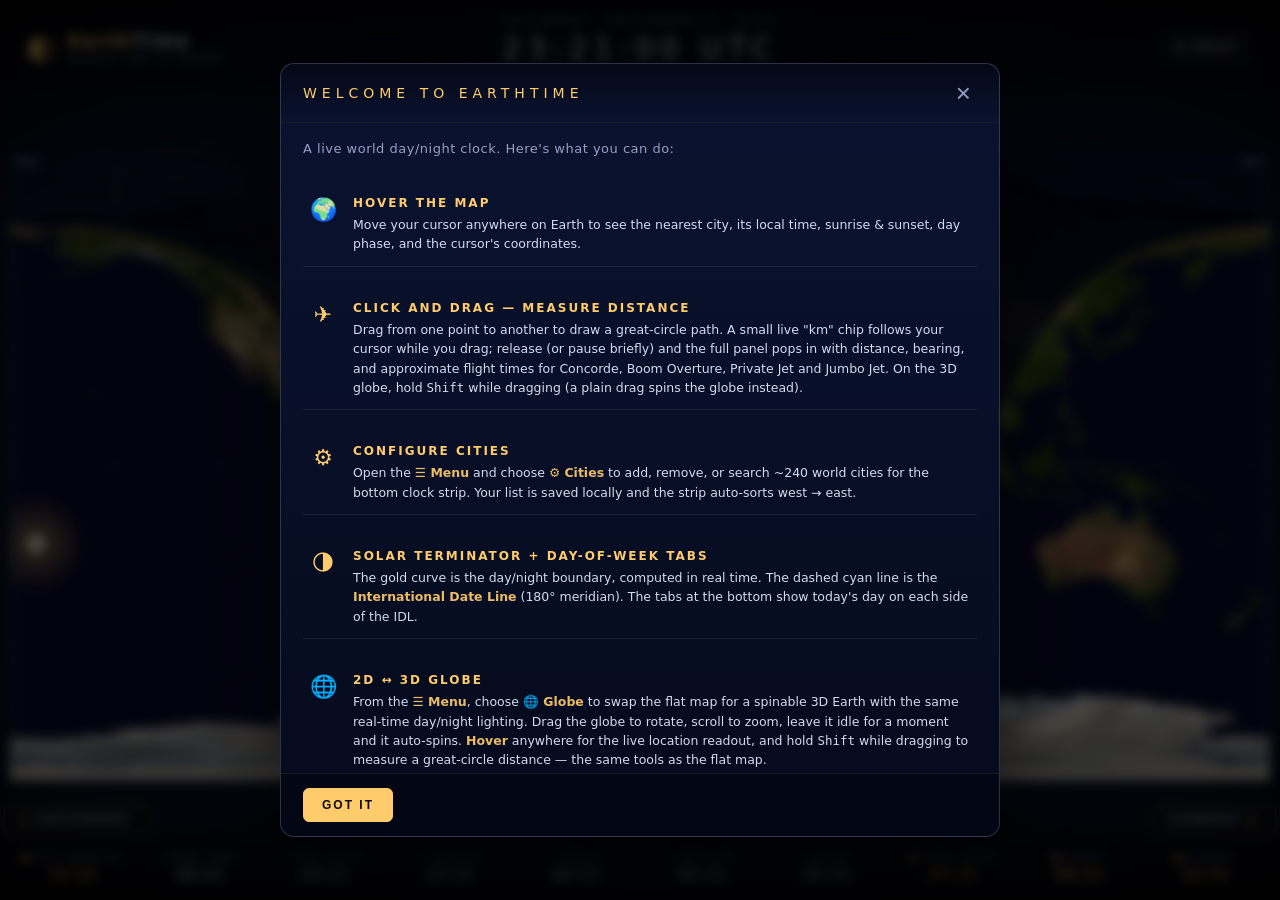
==== app/index.html @ 0286d6f6 "Add a live web demo of the EarthTime app at /app/ (for review)" ====
<!DOCTYPE html>
<html lang="en">
<head>
  <meta charset="UTF-8" />
  <meta name="viewport" content="width=device-width, initial-scale=1" />
  <title>EarthTime — World Day &amp; Night</title>
  <link rel="stylesheet" href="earthtime.css" />
  <script src="theme-init.js"></script>
</head>
<body>
  <div id="app">
    <header>
      <div class="brand">
        <div class="logo">◐</div>
        <div class="brand-text">
          <div class="title"><span class="accent">Earth</span>Time</div>
          <div class="subtitle">World Day &amp; Night</div>
        </div>
      </div>
      <div class="date-display">
        <div class="date" id="dateDisplay">—</div>
        <div class="utc-time" id="utcTime">—</div>
        <div class="sun-info" id="sunInfo">Subsolar point: —</div>
      </div>
      <div class="actions">
        <button id="menuBtn" class="menu-btn" title="Menu" aria-haspopup="true" aria-expanded="false">☰ Menu</button>
        <div class="menu" id="appMenu" role="menu" hidden>
          <button class="menu-item" id="viewToggleBtn" role="menuitem" title="Switch between flat map and 3D globe">🌐 Globe</button>
          <button class="menu-item" id="mapStyleBtn" role="menuitem" title="Switch the day-map style: Classic dark oceans ↔ Blue Marble">🗺 Map: Classic</button>
          <button class="menu-item" id="themeBtn" role="menuitem" title="Switch between dark and light theme">🌗 Theme: Dark</button>
          <button class="menu-item" id="addPinBtn" role="menuitem" title="Drop a family or friend's pin — or just click the map/globe">📍 Add family/friend pin</button>
          <button class="menu-item" id="settingsBtn" role="menuitem" title="Configure cities">⚙ Cities</button>
          <button class="menu-item" id="fullscreenBtn" role="menuitem" title="Toggle fullscreen">⛶ Fullscreen</button>
          <button class="menu-item" id="helpBtn" role="menuitem" title="Show help / tutorial">? Help</button>
        </div>
      </div>
    </header>

    <main>
      <div class="map-wrap">
        <canvas id="mapCanvas"></canvas>
        <canvas id="overlayCanvas"></canvas>
        <canvas id="globeCanvas" hidden></canvas>
        <div class="day-tabs" id="dayTabs"></div>
        <div class="loading" id="loading"><div class="loading-globe"><span class="g-ring"></span><span class="g-eq"></span><span class="g-mer m1"></span><span class="g-mer m2"></span><span class="g-mer m3"></span></div><span class="loading-label">Loading Earth…</span></div>
        <div class="map-tooltip" id="mapTooltip" hidden></div>
      </div>
    </main>

    <footer>
      <div class="cities" id="cities"></div>
    </footer>
  </div>

  <!-- Family-member pins (positioned over the map by JS) -->
  <div class="pin-layer" id="pinLayer"></div>

  <!-- Pin-placement mode: full-screen catcher + hint banner -->
  <div class="pin-placer" id="pinPlacer" hidden>
    <div class="pin-placer-hint">
      <span>📍 Click the map to drop a family/friend pin · <kbd>Esc</kbd> to cancel</span>
      <button id="pinPlacerCancel">Cancel</button>
    </div>
  </div>

  <!-- Name-the-pin modal -->
  <div class="modal-backdrop" id="pinNameBackdrop" hidden>
    <div class="modal pin-modal" role="dialog" aria-modal="true" aria-labelledby="pinNameTitle">
      <header class="modal-head">
        <h2 id="pinNameTitle">Add family/friend pin</h2>
        <button class="modal-close" id="pinNameClose" aria-label="Close">×</button>
      </header>
      <div class="modal-body">
        <p class="pin-loc" id="pinNameLoc">—</p>
        <input type="text" id="pinNameInput" placeholder="Name (e.g. Mom, or a friend)" maxlength="40" autocomplete="off" />
      </div>
      <footer class="modal-foot">
        <button class="ghost" id="pinNameCancel">Cancel</button>
        <button class="primary" id="pinNameAdd">Drop pin</button>
      </footer>
    </div>
  </div>

  <!-- Settings modal -->
  <div class="modal-backdrop" id="modalBackdrop" hidden>
    <div class="modal" role="dialog" aria-modal="true" aria-labelledby="modalTitle">
      <header class="modal-head">
        <h2 id="modalTitle">Configure Cities</h2>
        <button class="modal-close" id="modalClose" aria-label="Close">×</button>
      </header>

      <div class="modal-body">
        <section class="panel">
          <h3>Your cities <span class="hint">(displayed left → right by longitude)</span></h3>
          <ul class="city-list" id="userCityList"></ul>
        </section>

        <section class="panel">
          <h3>Add from database</h3>
          <input type="search" id="citySearch" placeholder="Search 250+ cities by name or country…" autocomplete="off" />
          <ul class="search-results" id="searchResults"></ul>
        </section>

        <section class="panel">
          <h3>Add a custom city</h3>
          <div class="custom-row">
            <input type="text" id="customName" placeholder="Name (e.g. My Cabin)" />
            <input type="text" id="customTz" placeholder="IANA TZ (e.g. America/Denver)" />
            <input type="number" id="customLat" placeholder="Lat" step="0.01" min="-90" max="90" />
            <input type="number" id="customLon" placeholder="Lon" step="0.01" min="-180" max="180" />
            <button id="customAddBtn">Add</button>
          </div>
          <div class="hint">
            Use an IANA timezone like <code>Europe/Paris</code> or <code>America/Los_Angeles</code>.
            See <a href="https://en.wikipedia.org/wiki/List_of_tz_database_time_zones" target="_blank" rel="noopener">the list</a>.
          </div>
        </section>
      </div>

      <footer class="modal-foot">
        <button class="ghost" id="resetCitiesBtn">Reset to defaults</button>
        <button class="primary" id="doneBtn">Done</button>
      </footer>
    </div>
  </div>

  <!-- First-run / on-demand help tutorial -->
  <div class="modal-backdrop" id="helpBackdrop" hidden>
    <div class="modal help-modal" role="dialog" aria-modal="true" aria-labelledby="helpTitle">
      <header class="modal-head">
        <h2 id="helpTitle">Welcome to EarthTime</h2>
        <button class="modal-close" id="helpClose" aria-label="Close">×</button>
      </header>

      <div class="modal-body">
        <p class="help-intro">A live world day/night clock. Here's what you can do:</p>

        <section class="help-item">
          <div class="help-icon">🌍</div>
          <div class="help-text">
            <h4>Hover the map</h4>
            <p>Move your cursor anywhere on Earth to see the nearest city, its local time, sunrise &amp; sunset, day phase, and the cursor's coordinates.</p>
          </div>
        </section>

        <section class="help-item">
          <div class="help-icon">✈</div>
          <div class="help-text">
            <h4>Click and drag — measure distance</h4>
            <p>Drag from one point to another to draw a great-circle path. A small live "km" chip follows your cursor while you drag; release (or pause briefly) and the full panel pops in with distance, bearing, and approximate flight times for Concorde, Boom Overture, Private Jet and Jumbo Jet. On the 3D globe, hold <kbd>Shift</kbd> while dragging (a plain drag spins the globe instead).</p>
          </div>
        </section>

        <section class="help-item">
          <div class="help-icon">⚙</div>
          <div class="help-text">
            <h4>Configure cities</h4>
            <p>Open the <strong>☰ Menu</strong> and choose <strong>⚙ Cities</strong> to add, remove, or search ~240 world cities for the bottom clock strip. Your list is saved locally and the strip auto-sorts west → east.</p>
          </div>
        </section>

        <section class="help-item">
          <div class="help-icon">🌗</div>
          <div class="help-text">
            <h4>Solar terminator + day-of-week tabs</h4>
            <p>The gold curve is the day/night boundary, computed in real time. The dashed cyan line is the <strong>International Date Line</strong> (180° meridian). The tabs at the bottom show today's day on each side of the IDL.</p>
          </div>
        </section>

        <section class="help-item">
          <div class="help-icon">🌐</div>
          <div class="help-text">
            <h4>2D ↔ 3D Globe</h4>
            <p>From the <strong>☰ Menu</strong>, choose <strong>🌐 Globe</strong> to swap the flat map for a spinable 3D Earth with the same real-time day/night lighting. Drag the globe to rotate, scroll to zoom, leave it idle for a moment and it auto-spins. <strong>Hover</strong> anywhere for the live location readout, and hold <kbd>Shift</kbd> while dragging to measure a great-circle distance — the same tools as the flat map.</p>
          </div>
        </section>

        <section class="help-item">
          <div class="help-icon">📍</div>
          <div class="help-text">
            <h4>Family &amp; friend pins</h4>
            <p><strong>Just click</strong> anywhere on the flat map or the globe to drop a pin (or use <strong>☰ Menu → 📍 Add family/friend pin</strong>). Give it a name and it shows a live <strong>hours:minutes</strong> clock for that location. Pins stay put on both the map and the globe; drag a pin's dot to move it, or hover and click its <strong>×</strong> to remove it.</p>
          </div>
        </section>

        <section class="help-item">
          <div class="help-icon">☰</div>
          <div class="help-text">
            <h4>Menu</h4>
            <p>The <strong>☰ Menu</strong> in the top-right corner holds everything: switch between Globe and Flat, add family/friend pins, configure cities, go fullscreen, and re-open this help.</p>
          </div>
        </section>

        <section class="help-item">
          <div class="help-icon">⛶</div>
          <div class="help-text">
            <h4>Fullscreen</h4>
            <p>From the <strong>☰ Menu</strong>, choose <strong>⛶ Fullscreen</strong> for the full immersive view. Press <kbd>Esc</kbd> to exit.</p>
          </div>
        </section>

        <p class="help-tip">Tip: press <kbd>Esc</kbd> or click anywhere on the map to clear a distance measurement. You can re-open this help anytime via the <strong>? Help</strong> button in the header.</p>
      </div>

      <footer class="modal-foot">
        <button class="primary" id="helpDoneBtn">Got it</button>
      </footer>
    </div>
  </div>

  <script src="cities-db.js"></script>
  <script src="lib/globe.js"></script>
  <script src="earthtime.js"></script>
</body>
</html>
---- app/earthtime.css ----
:root {
  --bg-deep: #02030a;
  --bg-mid: #061029;
  --fg: #e6ecff;
  --muted: #93a0c5;
  --accent: #ffcb6b;
  --accent-glow: rgba(255, 203, 107, 0.35);
  --line: rgba(255, 255, 255, 0.08);
  --line-strong: rgba(255, 255, 255, 0.16);
}

* { box-sizing: border-box; margin: 0; padding: 0; }

html, body {
  height: 100%;
  width: 100%;
  overflow: hidden;
  background: radial-gradient(ellipse at center, #0a1530 0%, #02030a 100%);
  color: var(--fg);
  font-family: 'SF Pro Display', -apple-system, BlinkMacSystemFont, 'Segoe UI', system-ui, sans-serif;
  -webkit-font-smoothing: antialiased;
}

#app {
  height: 100%;
  display: grid;
  grid-template-rows: auto 1fr auto;
}

/* ---------- Header ---------- */
header {
  display: grid;
  grid-template-columns: 1fr auto 1fr;
  align-items: center;
  padding: 14px 28px;
  border-bottom: 1px solid var(--line);
  background: linear-gradient(180deg, rgba(0, 0, 0, 0.55), rgba(0, 0, 0, 0));
  z-index: 5;
}

.brand {
  display: flex;
  align-items: center;
  gap: 14px;
}

.logo {
  font-size: 30px;
  color: var(--accent);
  text-shadow: 0 0 12px var(--accent-glow);
  line-height: 1;
}

.brand-text .title {
  font-size: 18px;
  font-weight: 600;
  letter-spacing: 2px;
}

.brand-text .title .accent {
  color: var(--accent);
}

.brand-text .subtitle {
  font-size: 10px;
  color: var(--muted);
  letter-spacing: 3px;
  text-transform: uppercase;
  margin-top: 2px;
}

.date-display {
  text-align: center;
}

.date-display .date {
  font-size: 11px;
  color: var(--muted);
  letter-spacing: 4px;
  text-transform: uppercase;
}

.date-display .utc-time {
  font-size: 30px;
  font-weight: 200;
  letter-spacing: 6px;
  font-variant-numeric: tabular-nums;
  margin-top: 4px;
}

.date-display .sun-info {
  font-size: 10px;
  color: var(--muted);
  letter-spacing: 2px;
  margin-top: 2px;
  font-variant-numeric: tabular-nums;
}

.actions {
  position: relative;
  display: flex;
  justify-content: flex-end;
  gap: 10px;
}

.actions button {
  background: rgba(255, 255, 255, 0.04);
  color: var(--fg);
  border: 1px solid var(--line-strong);
  padding: 8px 14px;
  border-radius: 8px;
  cursor: pointer;
  font-size: 12px;
  letter-spacing: 2px;
  text-transform: uppercase;
  transition: all 0.2s ease;
}

.actions button:hover {
  background: rgba(255, 203, 107, 0.12);
  border-color: var(--accent);
  color: var(--accent);
}

/* ---------- Map ---------- */
main {
  position: relative;
  overflow: hidden;
}

.map-wrap {
  position: absolute;
  inset: 0;
  display: grid;
  /* minmax(0, …) instead of a bare 1fr: a plain 1fr track has an implicit
     min-content floor, and the globe canvas's intrinsic 2:1 aspect ratio makes
     that floor = width/2. On very wide displays that inflated the row taller
     than the map area, so the globe's height:100% fell back to its intrinsic
     size and the sphere rendered low and clipped (issue #33). minmax(0, 1fr)
     pins the track to the container, so the globe always fills and centers. */
  grid-template: minmax(0, 1fr) / minmax(0, 1fr);
  place-items: center;
  padding: 10px;
}

#mapCanvas, #overlayCanvas {
  grid-area: 1 / 1;
  display: block;
  border-radius: 4px;
}

#mapCanvas {
  filter: drop-shadow(0 0 60px rgba(60, 110, 220, 0.18));
  background: #02050d;
}

#overlayCanvas {
  pointer-events: none;
  z-index: 2;
}

/* ---------- 3D globe canvas ---------- */
#globeCanvas {
  display: block;
  grid-area: 1 / 1;
  width: 100%;
  height: 100%;
  background: radial-gradient(ellipse at center, #0a1330 0%, #02030a 80%);
  border-radius: 4px;
  cursor: grab;
  z-index: 1;
}

#globeCanvas:active { cursor: grabbing; }

#globeCanvas[hidden] { display: none; }

/* When 3D mode is active the 2D canvases hide via [hidden]. */
.actions button.active {
  background: rgba(255, 203, 107, 0.18);
  border-color: var(--accent);
  color: var(--accent);
}

/* ---------- Burger menu (top-right dropdown) ---------- */
.menu {
  position: absolute;
  top: calc(100% + 8px);
  right: 0;
  min-width: 210px;
  background: linear-gradient(180deg, #0c1738 0%, #060c20 100%);
  border: 1px solid var(--line-strong);
  border-radius: 10px;
  box-shadow: 0 18px 50px rgba(0,0,0,0.55), inset 0 0 0 1px rgba(0,0,0,0.4);
  padding: 6px;
  display: flex;
  flex-direction: column;
  gap: 2px;
  z-index: 40;
  animation: fadeIn 0.14s ease;
}

.menu[hidden] { display: none; }

/* Dropdown rows override the pill look of .actions button. */
.menu .menu-item {
  background: transparent;
  border: 1px solid transparent;
  color: var(--fg);
  text-align: left;
  width: 100%;
  padding: 9px 12px;
  border-radius: 7px;
  font-size: 12px;
  letter-spacing: 1.5px;
  text-transform: none;
  white-space: nowrap;
}

.menu .menu-item:hover {
  background: rgba(255, 203, 107, 0.12);
  border-color: var(--accent);
  color: var(--accent);
}

.menu .menu-item.active {
  background: rgba(255, 203, 107, 0.16);
  border-color: var(--accent);
  color: var(--accent);
}

.loading {
  position: absolute;
  display: flex;
  flex-direction: column;
  align-items: center;
  gap: 16px;
}

/* A small wireframe globe whose meridians sweep round, so the load reads as a
   spinning Earth rather than a generic spinner. */
.loading-globe {
  position: relative;
  width: 66px;
  height: 66px;
  filter: drop-shadow(0 0 16px rgba(255, 203, 107, 0.30));
}
.loading-globe span {
  position: absolute;
  inset: 0;
  border-radius: 50%;
  border: 1.5px solid rgba(255, 203, 107, 0.5);
}
.loading-globe .g-ring { border-color: rgba(255, 203, 107, 0.85); }
.loading-globe .g-eq {
  inset: 50% 0 auto 0;
  height: 0;
  border: none;
  border-top: 1.5px solid rgba(255, 203, 107, 0.28);
  border-radius: 0;
}
.loading-globe .g-mer {
  border-color: rgba(255, 203, 107, 0.45);
  animation: globe-spin 2.2s linear infinite;
}
.loading-globe .g-mer.m2 { animation-delay: -0.73s; }
.loading-globe .g-mer.m3 { animation-delay: -1.46s; }

.loading .loading-label {
  color: var(--muted);
  font-size: 11px;
  letter-spacing: 4px;
  text-transform: uppercase;
  animation: pulse 1.6s ease-in-out infinite;
}

@keyframes globe-spin {
  0%, 100% { transform: scaleX(1);    opacity: 0.45; }
  50%      { transform: scaleX(0.08); opacity: 1; }
}

@keyframes pulse {
  0%, 100% { opacity: 0.45; }
  50% { opacity: 1; }
}

/* ---------- Footer ---------- */
footer {
  border-top: 1px solid var(--line);
  padding: 10px 18px;
  background: linear-gradient(0deg, rgba(0, 0, 0, 0.6), rgba(0, 0, 0, 0));
  z-index: 5;
}

.cities {
  display: grid;
  grid-template-columns: repeat(auto-fit, minmax(108px, 1fr));
  gap: 4px 14px;
}

.city {
  display: flex;
  flex-direction: column;
  align-items: center;
  padding: 6px 0;
  border-radius: 6px;
  transition: background 0.3s ease;
}

.city .name {
  font-size: 9px;
  color: var(--muted);
  letter-spacing: 2.5px;
  text-transform: uppercase;
  display: flex;
  align-items: center;
  gap: 5px;
}

.city .dot {
  display: inline-block;
  width: 6px;
  height: 6px;
  border-radius: 50%;
  background: #2a3454;
  transition: all 0.3s ease;
}

.city.daylight .dot {
  background: var(--accent);
  box-shadow: 0 0 6px var(--accent-glow);
}

.city .time {
  font-size: 15px;
  font-variant-numeric: tabular-nums;
  letter-spacing: 1.5px;
  margin-top: 3px;
  font-weight: 300;
}

.city.daylight .time {
  color: var(--accent);
}

/* ---------- Day-of-week tabs (overlaid on the map, bottom edge) ---------- */
.day-tabs {
  position: absolute;
  bottom: 4px;
  left: 0;
  right: 0;
  display: flex;
  justify-content: space-between;
  pointer-events: none;
  padding: 0 4px;
}

.day-tab {
  background: rgba(2, 6, 18, 0.85);
  color: var(--fg);
  border: 1px solid rgba(255, 203, 107, 0.45);
  padding: 5px 14px;
  font-size: 11px;
  font-weight: 600;
  letter-spacing: 4px;
  text-transform: uppercase;
  font-variant-numeric: tabular-nums;
  border-radius: 3px;
  box-shadow: 0 0 12px rgba(255, 203, 107, 0.18), inset 0 0 0 1px rgba(0,0,0,0.4);
  display: inline-flex;
  align-items: center;
  gap: 6px;
}

.day-tab .arrow {
  color: var(--accent);
  font-size: 10px;
}

.day-tab.center {
  border-color: rgba(255,255,255,0.18);
  color: var(--muted);
  box-shadow: none;
}

/* ---------- Map hover tooltip ---------- */
.map-tooltip {
  position: fixed;
  z-index: 80;   /* above the pin-placement overlay (70) so the readout shows while aiming */
  pointer-events: none;
  background: rgba(8, 14, 32, 0.92);
  backdrop-filter: blur(10px);
  -webkit-backdrop-filter: blur(10px);
  border: 1px solid rgba(255, 203, 107, 0.42);
  border-radius: 10px;
  padding: 11px 16px 12px;
  min-width: 200px;
  color: var(--fg);
  box-shadow:
    0 14px 40px rgba(0, 0, 0, 0.55),
    0 0 0 1px rgba(0, 0, 0, 0.4) inset,
    0 0 24px rgba(255, 203, 107, 0.15);
  transition: opacity 0.12s ease;
  opacity: 1;
}

.map-tooltip[hidden] { display: none; }

.map-tooltip .tip-city {
  font-size: 13px;
  font-weight: 600;
  color: var(--accent);
  letter-spacing: 2px;
  text-transform: uppercase;
  display: flex;
  align-items: baseline;
  justify-content: space-between;
  gap: 12px;
}

.map-tooltip .tip-country {
  font-size: 9px;
  color: var(--muted);
  font-weight: 400;
  letter-spacing: 2px;
  text-transform: uppercase;
  white-space: nowrap;
}

.map-tooltip .tip-time {
  font-size: 22px;
  font-variant-numeric: tabular-nums;
  letter-spacing: 3px;
  margin: 6px 0 3px;
  font-weight: 200;
}

.map-tooltip .tip-date {
  font-size: 10px;
  color: var(--muted);
  letter-spacing: 2px;
  text-transform: uppercase;
  margin-bottom: 6px;
}

.map-tooltip .tip-phase {
  display: inline-flex;
  align-items: center;
  gap: 6px;
  font-size: 10px;
  letter-spacing: 2px;
  text-transform: uppercase;
  color: var(--muted);
}

.map-tooltip .tip-phase .swatch {
  display: inline-block;
  width: 8px;
  height: 8px;
  border-radius: 50%;
  background: var(--muted);
}

.map-tooltip .tip-phase.day .swatch    { background: var(--accent); box-shadow: 0 0 6px var(--accent-glow); }
.map-tooltip .tip-phase.day            { color: var(--accent); }
.map-tooltip .tip-phase.twilight .swatch { background: #ff9b6b; }
.map-tooltip .tip-phase.twilight       { color: #ffb088; }
.map-tooltip .tip-phase.night .swatch  { background: #4a6bcc; }

.map-tooltip .tip-sunrise {
  display: flex;
  justify-content: space-between;
  gap: 14px;
  font-size: 11px;
  margin-top: 6px;
  font-variant-numeric: tabular-nums;
  letter-spacing: 1px;
  color: var(--muted);
}
.map-tooltip .tip-sunrise .sunrise { color: #ffd27a; }
.map-tooltip .tip-sunrise .sunset  { color: #ff9b6b; }

.map-tooltip .tip-coords {
  font-size: 10px;
  color: var(--muted);
  margin-top: 6px;
  font-variant-numeric: tabular-nums;
  letter-spacing: 1px;
  display: flex;
  justify-content: space-between;
  gap: 12px;
}

#mapCanvas { cursor: crosshair; }

/* ---------- Settings modal ---------- */
.modal-backdrop {
  position: fixed;
  inset: 0;
  background: rgba(0, 0, 0, 0.7);
  backdrop-filter: blur(6px);
  display: grid;
  place-items: center;
  z-index: 100;
  animation: fadeIn 0.2s ease;
}

.modal-backdrop[hidden] { display: none; }

@keyframes fadeIn {
  from { opacity: 0; }
  to   { opacity: 1; }
}

.modal {
  background: linear-gradient(180deg, #0a1330 0%, #050a1c 100%);
  border: 1px solid var(--line-strong);
  border-radius: 14px;
  width: min(720px, 92vw);
  max-height: 86vh;
  display: grid;
  grid-template-rows: auto 1fr auto;
  box-shadow: 0 30px 80px rgba(0, 0, 0, 0.6);
  overflow: hidden;
}

.modal-head {
  display: flex;
  align-items: center;
  justify-content: space-between;
  padding: 16px 22px;
  border-bottom: 1px solid var(--line);
}

.modal-head h2 {
  font-size: 14px;
  letter-spacing: 5px;
  text-transform: uppercase;
  font-weight: 500;
  color: var(--accent);
}

.modal-close {
  background: transparent;
  color: var(--muted);
  border: none;
  font-size: 26px;
  cursor: pointer;
  line-height: 1;
  padding: 0 6px;
}

.modal-close:hover { color: var(--fg); }

.modal-body {
  padding: 18px 22px;
  overflow-y: auto;
  display: flex;
  flex-direction: column;
  gap: 22px;
}

.panel h3 {
  font-size: 11px;
  letter-spacing: 3px;
  text-transform: uppercase;
  color: var(--muted);
  font-weight: 500;
  margin-bottom: 10px;
  display: flex;
  align-items: baseline;
  gap: 10px;
}

.panel .hint {
  font-size: 10px;
  color: var(--muted);
  letter-spacing: 1px;
  text-transform: none;
  font-weight: 400;
  opacity: 0.7;
  margin-top: 6px;
}

.panel .hint code {
  background: rgba(255,255,255,0.06);
  padding: 1px 5px;
  border-radius: 3px;
  font-family: 'SF Mono', Menlo, monospace;
  font-size: 10px;
}

.panel .hint a {
  color: var(--accent);
  text-decoration: none;
}

.city-list, .search-results {
  list-style: none;
  display: flex;
  flex-wrap: wrap;
  gap: 6px;
  max-height: 200px;
  overflow-y: auto;
  padding: 4px;
  border: 1px solid var(--line);
  border-radius: 8px;
  background: rgba(0, 0, 0, 0.25);
}

.city-list:empty::after,
.search-results:empty::after {
  content: 'Nothing here yet.';
  color: var(--muted);
  font-size: 11px;
  padding: 8px;
}

.search-results { max-height: 220px; flex-direction: column; flex-wrap: nowrap; gap: 1px; }

.city-chip {
  background: rgba(255, 203, 107, 0.10);
  border: 1px solid rgba(255, 203, 107, 0.35);
  color: var(--fg);
  border-radius: 16px;
  padding: 5px 10px 5px 12px;
  font-size: 12px;
  letter-spacing: 0.5px;
  display: inline-flex;
  align-items: center;
  gap: 8px;
}

.city-chip .country {
  color: var(--muted);
  font-size: 10px;
}

.city-chip .remove {
  background: transparent;
  border: none;
  color: var(--muted);
  cursor: pointer;
  font-size: 16px;
  line-height: 1;
  padding: 0 2px;
}

.city-chip .remove:hover { color: #ff8080; }

.result-row {
  display: flex;
  justify-content: space-between;
  align-items: center;
  padding: 8px 10px;
  border-radius: 6px;
  font-size: 12px;
  cursor: pointer;
  transition: background 0.1s ease;
}

.result-row:hover { background: rgba(255, 203, 107, 0.10); }

.result-row .meta { color: var(--muted); font-size: 10px; }

.result-row.added {
  opacity: 0.45;
  cursor: default;
}

.result-row.added::after {
  content: '✓ added';
  color: var(--accent);
  font-size: 10px;
  letter-spacing: 1px;
}

#citySearch, .custom-row input {
  background: rgba(0, 0, 0, 0.35);
  border: 1px solid var(--line-strong);
  border-radius: 6px;
  padding: 8px 12px;
  color: var(--fg);
  font-size: 13px;
  width: 100%;
  font-family: inherit;
  margin-bottom: 8px;
}

#citySearch:focus, .custom-row input:focus {
  outline: none;
  border-color: var(--accent);
}

.custom-row {
  display: grid;
  grid-template-columns: 1.4fr 1.4fr 0.7fr 0.7fr auto;
  gap: 8px;
  align-items: stretch;
}

.custom-row input { margin: 0; }

.custom-row button {
  background: rgba(255, 203, 107, 0.18);
  color: var(--accent);
  border: 1px solid var(--accent);
  border-radius: 6px;
  padding: 0 14px;
  cursor: pointer;
  font-size: 12px;
  letter-spacing: 2px;
  text-transform: uppercase;
}

.modal-foot {
  display: flex;
  justify-content: space-between;
  align-items: center;
  padding: 14px 22px;
  border-top: 1px solid var(--line);
  background: rgba(0, 0, 0, 0.3);
}

.modal-foot button {
  border-radius: 6px;
  padding: 9px 18px;
  font-size: 12px;
  letter-spacing: 2px;
  text-transform: uppercase;
  cursor: pointer;
  border: 1px solid var(--line-strong);
  background: transparent;
  color: var(--fg);
}

.modal-foot button.primary {
  background: var(--accent);
  color: #0c0a04;
  border-color: var(--accent);
  font-weight: 600;
}

.modal-foot button.ghost {
  background: transparent;
  color: var(--muted);
}

.modal-foot button:hover { filter: brightness(1.15); }

/* ---------- Help / tutorial modal ---------- */
.help-intro {
  font-size: 13px;
  color: var(--muted);
  margin-bottom: 6px;
  letter-spacing: 0.5px;
}

.help-item {
  display: flex;
  gap: 14px;
  align-items: flex-start;
  padding: 12px 4px;
  border-bottom: 1px solid var(--line);
}

.help-item:last-of-type {
  border-bottom: none;
}

.help-item .help-icon {
  font-size: 22px;
  flex: 0 0 32px;
  text-align: center;
  margin-top: 1px;
  color: var(--accent);
}

.help-item .help-text h4 {
  font-size: 12px;
  font-weight: 600;
  color: var(--accent);
  letter-spacing: 2px;
  text-transform: uppercase;
  margin-bottom: 5px;
}

.help-item .help-text p {
  font-size: 12.5px;
  color: var(--fg);
  line-height: 1.55;
  opacity: 0.92;
}

.help-item .help-text strong {
  color: var(--accent);
  font-weight: 600;
}

.help-tip {
  font-size: 11.5px;
  color: var(--muted);
  margin-top: 16px;
  padding: 10px 12px;
  background: rgba(255, 203, 107, 0.06);
  border-radius: 6px;
  border-left: 2px solid var(--accent);
  line-height: 1.5;
}

.help-tip kbd {
  background: rgba(255, 255, 255, 0.10);
  border: 1px solid rgba(255, 255, 255, 0.18);
  padding: 1px 6px;
  border-radius: 3px;
  font-family: 'SF Mono', Menlo, monospace;
  font-size: 10px;
  color: var(--fg);
}

.help-tip strong { color: var(--accent); }

/* ---------- Family-member pins ---------- */
.pin-layer {
  position: fixed;
  inset: 0;
  pointer-events: none;   /* individual pins re-enable events on the × only */
  z-index: 3;             /* above the map/overlay, below header(5)/tooltip(60) */
}

.fam-pin {
  position: fixed;
  transform: translate(-50%, -50%);
  pointer-events: none;
  will-change: left, top;
}

.fam-pin .fam-pin-dot {
  position: absolute;
  left: 50%;
  top: 50%;
  width: 12px;
  height: 12px;
  margin: -6px 0 0 -6px;
  border-radius: 50%;
  background: radial-gradient(circle at 35% 30%, #ffe6a8 0%, #ffcb6b 45%, #d98a2b 100%);
  border: 1.5px solid rgba(0, 0, 0, 0.55);
  box-shadow: 0 0 10px rgba(255, 203, 107, 0.7), 0 2px 4px rgba(0, 0, 0, 0.5);
  pointer-events: auto;      /* the dot is a drag handle */
  cursor: grab;
}

.fam-pin .fam-pin-card {
  position: absolute;
  bottom: 14px;           /* float just above the dot */
  left: 50%;
  transform: translateX(-50%);
  display: flex;
  align-items: center;
  gap: 8px;
  white-space: nowrap;
  background: rgba(8, 14, 32, 0.92);
  border: 1px solid rgba(255, 203, 107, 0.5);
  border-radius: 8px;
  padding: 4px 6px 4px 10px;
  box-shadow: 0 8px 20px rgba(0, 0, 0, 0.5);
  backdrop-filter: blur(8px);
  -webkit-backdrop-filter: blur(8px);
}

/* little pointer tail from the card down to the dot */
.fam-pin .fam-pin-card::after {
  content: '';
  position: absolute;
  bottom: -5px;
  left: 50%;
  transform: translateX(-50%) rotate(45deg);
  width: 8px;
  height: 8px;
  background: rgba(8, 14, 32, 0.92);
  border-right: 1px solid rgba(255, 203, 107, 0.5);
  border-bottom: 1px solid rgba(255, 203, 107, 0.5);
}

.fam-pin .fam-pin-name {
  font-size: 11px;
  font-weight: 600;
  letter-spacing: 1px;
  color: var(--accent);
  max-width: 150px;
  overflow: hidden;
  text-overflow: ellipsis;
}

.fam-pin .fam-pin-clock {
  font-size: 12px;
  font-variant-numeric: tabular-nums;
  letter-spacing: 1px;
  color: var(--fg);
}

.fam-pin .fam-pin-del {
  pointer-events: auto;   /* the one clickable part of a pin */
  cursor: pointer;
  background: transparent;
  border: none;
  color: var(--muted);
  font-size: 15px;
  line-height: 1;
  padding: 0 2px;
  border-radius: 4px;
}

.fam-pin .fam-pin-del:hover { color: #ff8080; }

/* "Me" pin — the user's own location, in cool blue to set it apart from the
   gold family pins. */
.fam-pin.me-pin .fam-pin-dot {
  background: radial-gradient(circle at 35% 30%, #dff4ff 0%, #67c8f0 45%, #2b8ad9 100%);
  box-shadow: 0 0 12px rgba(103, 200, 240, 0.85), 0 2px 4px rgba(0, 0, 0, 0.5);
}
.fam-pin.me-pin .fam-pin-card { border-color: rgba(120, 200, 240, 0.7); }
.fam-pin.me-pin .fam-pin-card::after {
  border-right-color: rgba(120, 200, 240, 0.7);
  border-bottom-color: rgba(120, 200, 240, 0.7);
}
.fam-pin.me-pin .fam-pin-name { color: #8fd6f5; }

/* While a pin is being dragged, show the grabbing cursor everywhere. */
body.dragging-pin, body.dragging-pin .fam-pin .fam-pin-dot { cursor: grabbing !important; }

/* ---------- Pin-placement mode ---------- */
.pin-placer {
  position: fixed;
  inset: 0;
  z-index: 70;
  cursor: crosshair;
  background: rgba(2, 6, 18, 0.05);
}

.pin-placer[hidden] { display: none; }

.pin-placer-hint {
  position: absolute;
  top: 18px;
  left: 50%;
  transform: translateX(-50%);
  pointer-events: none;   /* clicks fall through to the placer; the button re-enables */
  display: flex;
  align-items: center;
  gap: 14px;
  background: rgba(8, 14, 32, 0.95);
  border: 1px solid rgba(255, 203, 107, 0.55);
  border-radius: 10px;
  padding: 10px 12px 10px 16px;
  font-size: 13px;
  letter-spacing: 1px;
  color: var(--fg);
  box-shadow: 0 14px 40px rgba(0, 0, 0, 0.55), 0 0 22px rgba(255, 203, 107, 0.18);
}

.pin-placer-hint button {
  pointer-events: auto;
  cursor: pointer;
  background: transparent;
  border: 1px solid var(--line-strong);
  color: var(--muted);
  border-radius: 6px;
  padding: 5px 12px;
  font-size: 11px;
  letter-spacing: 1px;
  text-transform: uppercase;
}

.pin-placer-hint button:hover { color: var(--fg); border-color: var(--accent); }

/* ---------- Name-the-pin modal ---------- */
.pin-modal { width: min(420px, 92vw); }

.pin-modal .pin-loc {
  font-size: 12px;
  color: var(--muted);
  letter-spacing: 1px;
  margin-bottom: 12px;
}

.pin-modal .pin-loc strong { color: var(--accent); }

#pinNameInput {
  background: rgba(0, 0, 0, 0.35);
  border: 1px solid var(--line-strong);
  border-radius: 6px;
  padding: 10px 12px;
  color: var(--fg);
  font-size: 14px;
  width: 100%;
  font-family: inherit;
}

#pinNameInput:focus { outline: none; border-color: var(--accent); }

/* =========================================================================
   Light theme — opt-in via data-theme="light" on <html> (toggle in the ☰ menu).
   Re-themes the UI chrome (header, footer, city strip, menus, tooltips, modals,
   pins). The Earth map and 3D globe keep their real day/night + starry-space
   look — that's content, not theming.
   ========================================================================= */
[data-theme="light"] {
  --fg: #1b2840;
  --muted: #5d6e8c;
  --accent: #b8770e;
  --accent-glow: rgba(184, 119, 14, 0.32);
  --line: rgba(20, 35, 70, 0.12);
  --line-strong: rgba(20, 35, 70, 0.22);
}

[data-theme="light"] body {
  background: radial-gradient(ellipse at 50% -12%, #f1f6fd 0%, #d7e3f3 66%, #ccd9ec 100%);
}

[data-theme="light"] header {
  background: linear-gradient(180deg, rgba(255, 255, 255, 0.70), rgba(255, 255, 255, 0));
}
[data-theme="light"] footer {
  background: linear-gradient(0deg, rgba(255, 255, 255, 0.70), rgba(255, 255, 255, 0));
}

[data-theme="light"] .actions button { background: rgba(20, 40, 80, 0.05); }
[data-theme="light"] .actions button:hover,
[data-theme="light"] .actions button.active { background: rgba(184, 119, 14, 0.14); }

[data-theme="light"] .menu {
  background: linear-gradient(180deg, #ffffff 0%, #eef3fb 100%);
  box-shadow: 0 18px 46px rgba(40, 60, 100, 0.20), inset 0 0 0 1px rgba(255, 255, 255, 0.55);
}
[data-theme="light"] .menu .menu-item:hover,
[data-theme="light"] .menu .menu-item.active { background: rgba(184, 119, 14, 0.12); }

[data-theme="light"] .city .dot { background: #b9c4d8; }

[data-theme="light"] .day-tab {
  background: rgba(255, 255, 255, 0.93);
  box-shadow: 0 2px 12px rgba(40, 60, 100, 0.18);
}
[data-theme="light"] .day-tab.center { border-color: rgba(20, 35, 70, 0.18); }

[data-theme="light"] .map-tooltip {
  background: rgba(255, 255, 255, 0.96);
  box-shadow: 0 14px 40px rgba(40, 60, 100, 0.28), 0 0 0 1px rgba(255, 255, 255, 0.6) inset;
}

[data-theme="light"] .modal-backdrop { background: rgba(22, 34, 60, 0.48); }
[data-theme="light"] .modal {
  background: linear-gradient(180deg, #ffffff 0%, #f1f5fc 100%);
  box-shadow: 0 30px 80px rgba(30, 45, 80, 0.32);
}
[data-theme="light"] .modal-foot { background: rgba(20, 40, 80, 0.03); }
[data-theme="light"] .modal-foot button.primary { color: #fff; }

[data-theme="light"] #citySearch,
[data-theme="light"] .custom-row input,
[data-theme="light"] #pinNameInput { background: rgba(20, 40, 80, 0.045); }

[data-theme="light"] .city-list,
[data-theme="light"] .search-results { background: rgba(20, 40, 80, 0.03); }

[data-theme="light"] .result-row:hover { background: rgba(184, 119, 14, 0.10); }

[data-theme="light"] .panel .hint code,
[data-theme="light"] .help-tip kbd {
  background: rgba(20, 40, 80, 0.07);
  border-color: rgba(20, 35, 70, 0.15);
}

[data-theme="light"] .fam-pin .fam-pin-card,
[data-theme="light"] .pin-placer-hint {
  background: rgba(255, 255, 255, 0.96);
  box-shadow: 0 8px 22px rgba(40, 60, 100, 0.25);
}
[data-theme="light"] .fam-pin .fam-pin-card::after { background: rgba(255, 255, 255, 0.96); }

/* In light mode the map/globe areas show a bright Earth on a light sky. */
[data-theme="light"] #mapCanvas   { background: #cdd9ec; }
[data-theme="light"] #globeCanvas { background: radial-gradient(ellipse at 50% 30%, #cfe0f5 0%, #b9cde8 80%); }
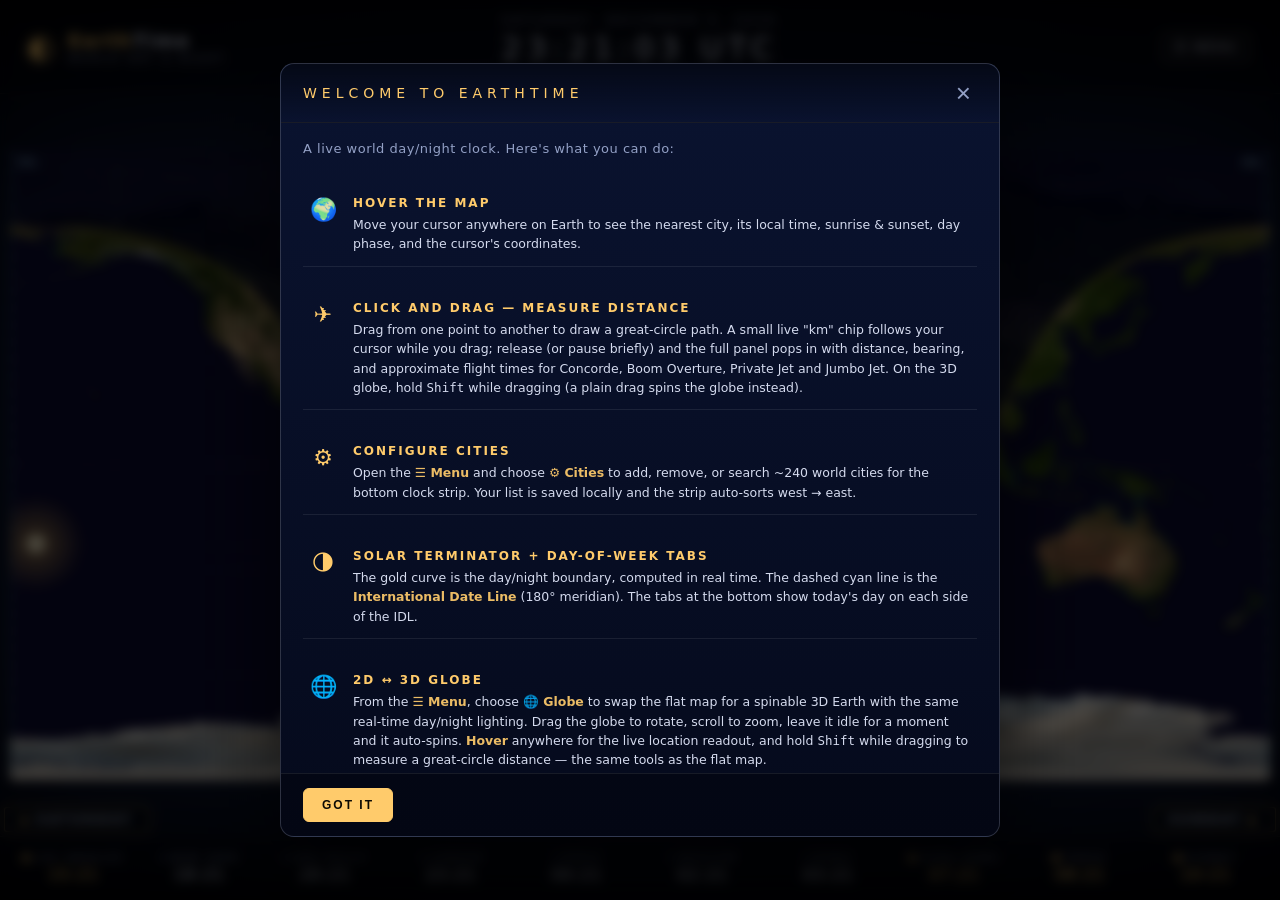
==== commit b776f7e9: "Sync demo to v1.1.6 (remove click-to-place pins)" ====
--- a/app/index.html
+++ b/app/index.html
@@ -28,7 +28,7 @@
           <button class="menu-item" id="viewToggleBtn" role="menuitem" title="Switch between flat map and 3D globe">🌐 Globe</button>
           <button class="menu-item" id="mapStyleBtn" role="menuitem" title="Switch the day-map style: Classic dark oceans ↔ Blue Marble">🗺 Map: Classic</button>
           <button class="menu-item" id="themeBtn" role="menuitem" title="Switch between dark and light theme">🌗 Theme: Dark</button>
-          <button class="menu-item" id="addPinBtn" role="menuitem" title="Drop a family or friend's pin — or just click the map/globe">📍 Add family/friend pin</button>
+          <button class="menu-item" id="addPinBtn" role="menuitem" title="Drop a family or friend's pin on the map">📍 Add family/friend pin</button>
           <button class="menu-item" id="settingsBtn" role="menuitem" title="Configure cities">⚙ Cities</button>
           <button class="menu-item" id="fullscreenBtn" role="menuitem" title="Toggle fullscreen">⛶ Fullscreen</button>
           <button class="menu-item" id="helpBtn" role="menuitem" title="Show help / tutorial">? Help</button>
@@ -179,7 +179,7 @@
           <div class="help-icon">📍</div>
           <div class="help-text">
             <h4>Family &amp; friend pins</h4>
-            <p><strong>Just click</strong> anywhere on the flat map or the globe to drop a pin (or use <strong>☰ Menu → 📍 Add family/friend pin</strong>). Give it a name and it shows a live <strong>hours:minutes</strong> clock for that location. Pins stay put on both the map and the globe; drag a pin's dot to move it, or hover and click its <strong>×</strong> to remove it.</p>
+            <p>Open the <strong>☰ Menu</strong> (top-right) and choose <strong>📍 Add family/friend pin</strong>, then click anywhere on the flat map or the globe to drop a pin. Give it a name and it shows a live <strong>hours:minutes</strong> clock for that location. Pins stay put on both the map and the globe; drag a pin's dot to move it, or hover and click its <strong>×</strong> to remove it.</p>
           </div>
         </section>
 
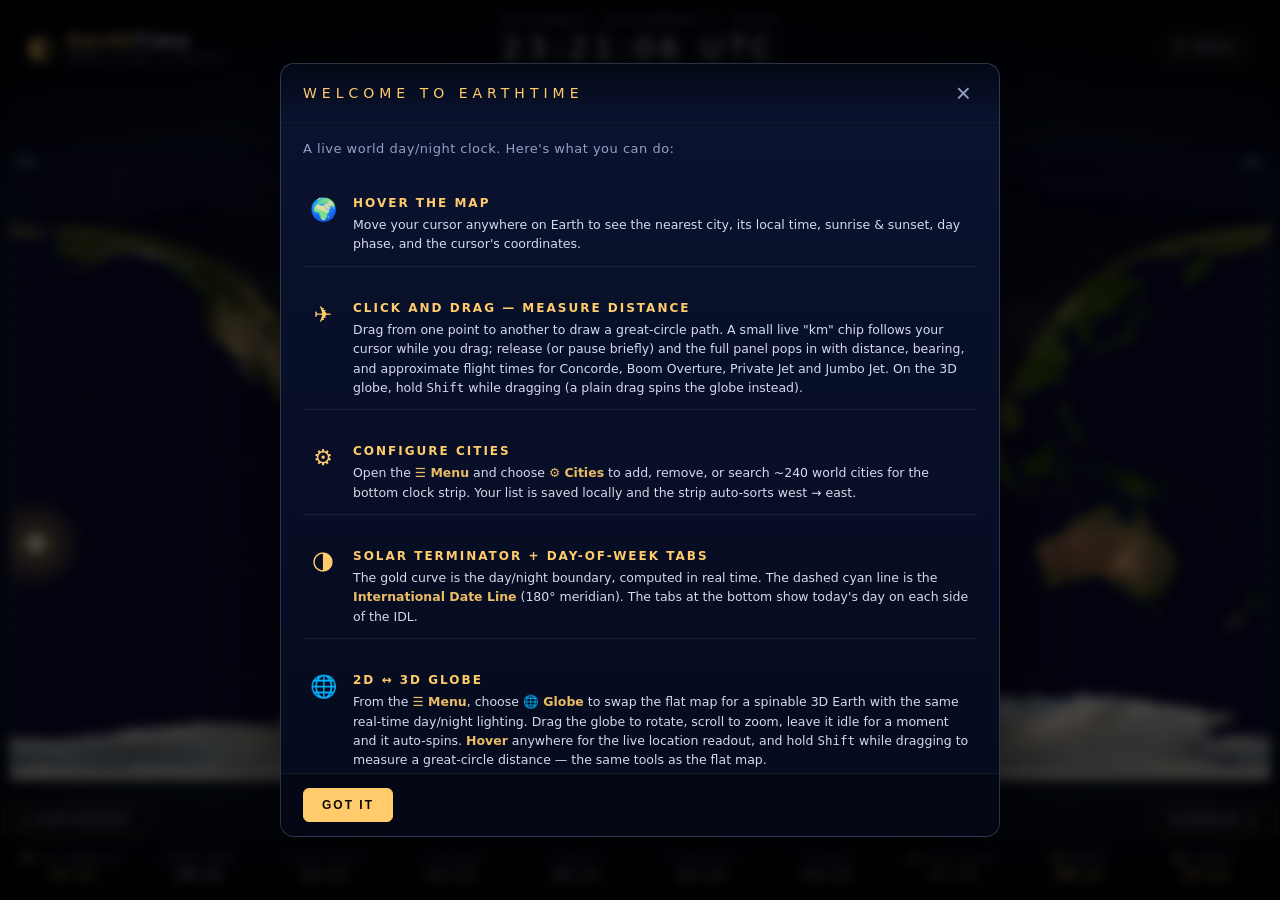
==== commit 7a459500: "Add a back-to-42-apps-home link to the site" ====
--- a/app/index.html
+++ b/app/index.html
@@ -25,6 +25,7 @@
       <div class="actions">
         <button id="menuBtn" class="menu-btn" title="Menu" aria-haspopup="true" aria-expanded="false">☰ Menu</button>
         <div class="menu" id="appMenu" role="menu" hidden>
+          <a class="menu-item" role="menuitem" href="/" title="Back to 42-apps home">🏠 42&middot;apps home</a>
           <button class="menu-item" id="viewToggleBtn" role="menuitem" title="Switch between flat map and 3D globe">🌐 Globe</button>
           <button class="menu-item" id="mapStyleBtn" role="menuitem" title="Switch the day-map style: Classic dark oceans ↔ Blue Marble">🗺 Map: Classic</button>
           <button class="menu-item" id="themeBtn" role="menuitem" title="Switch between dark and light theme">🌗 Theme: Dark</button>
